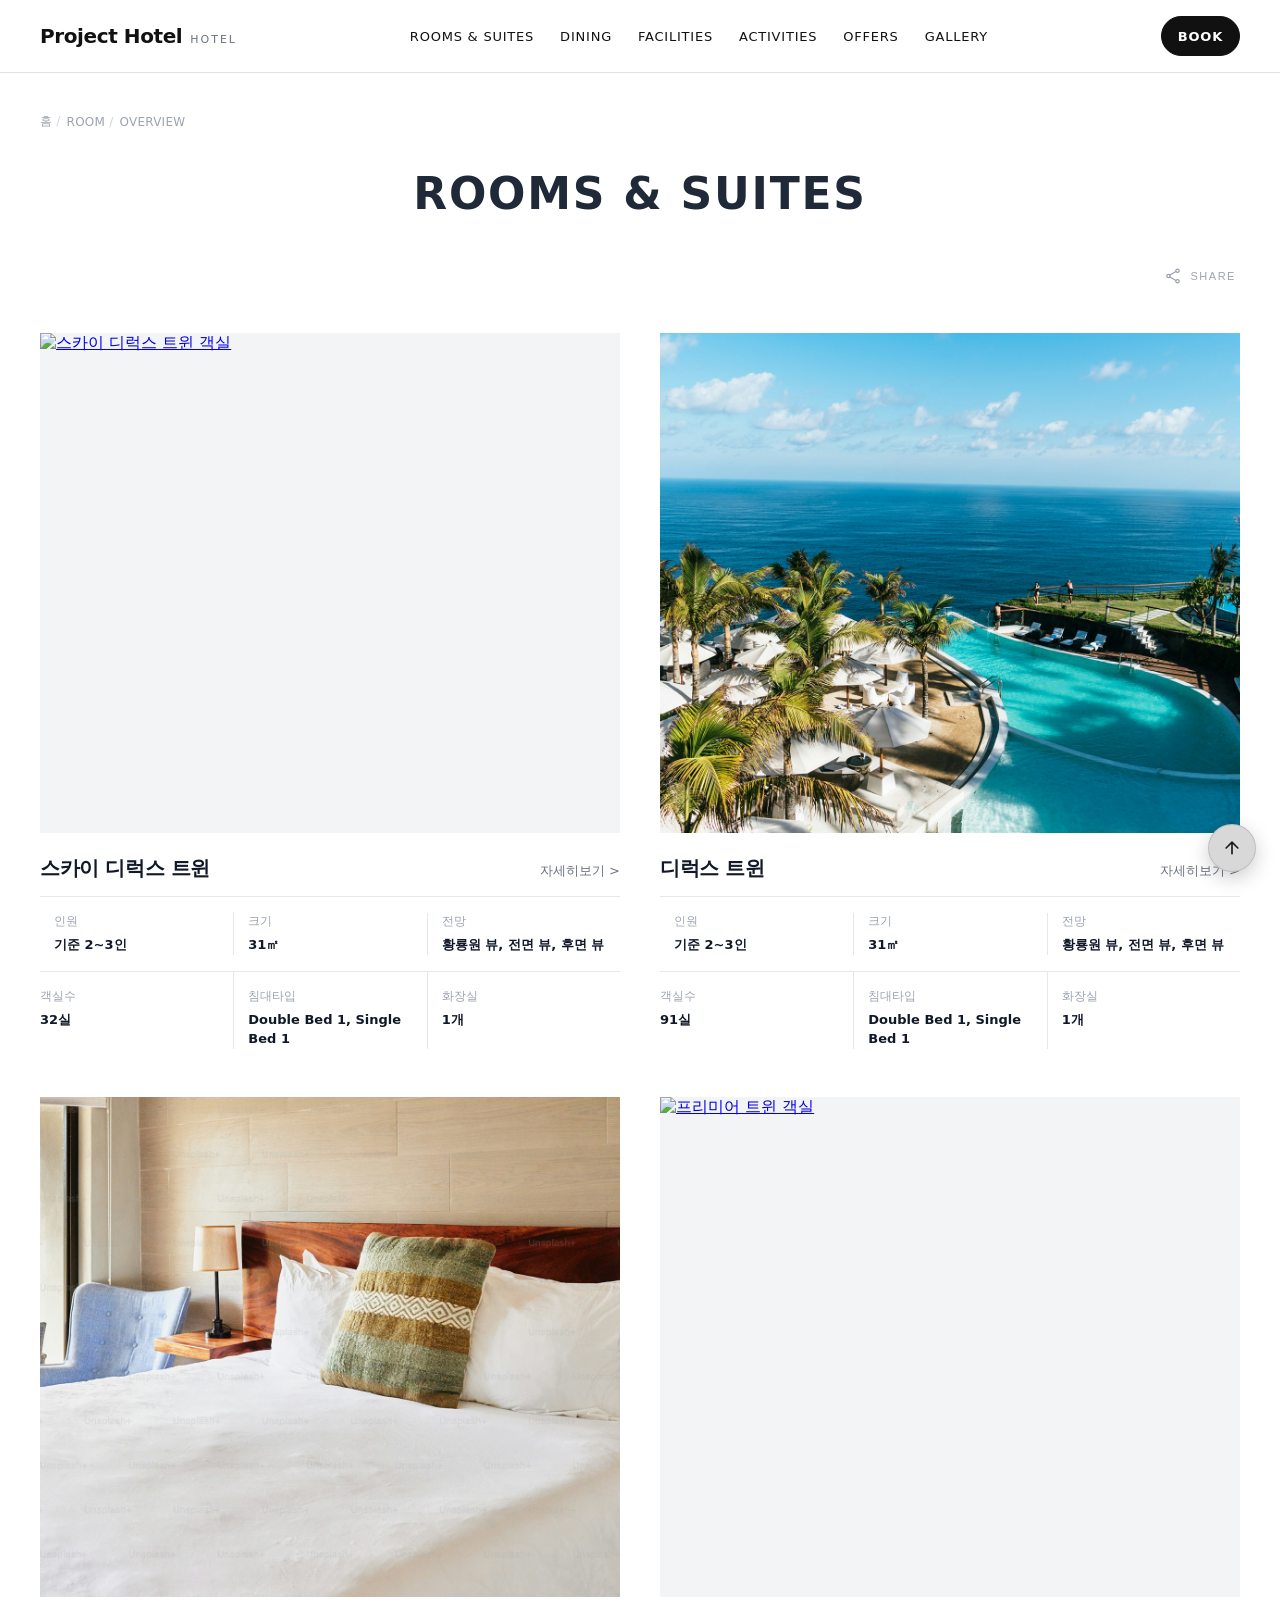
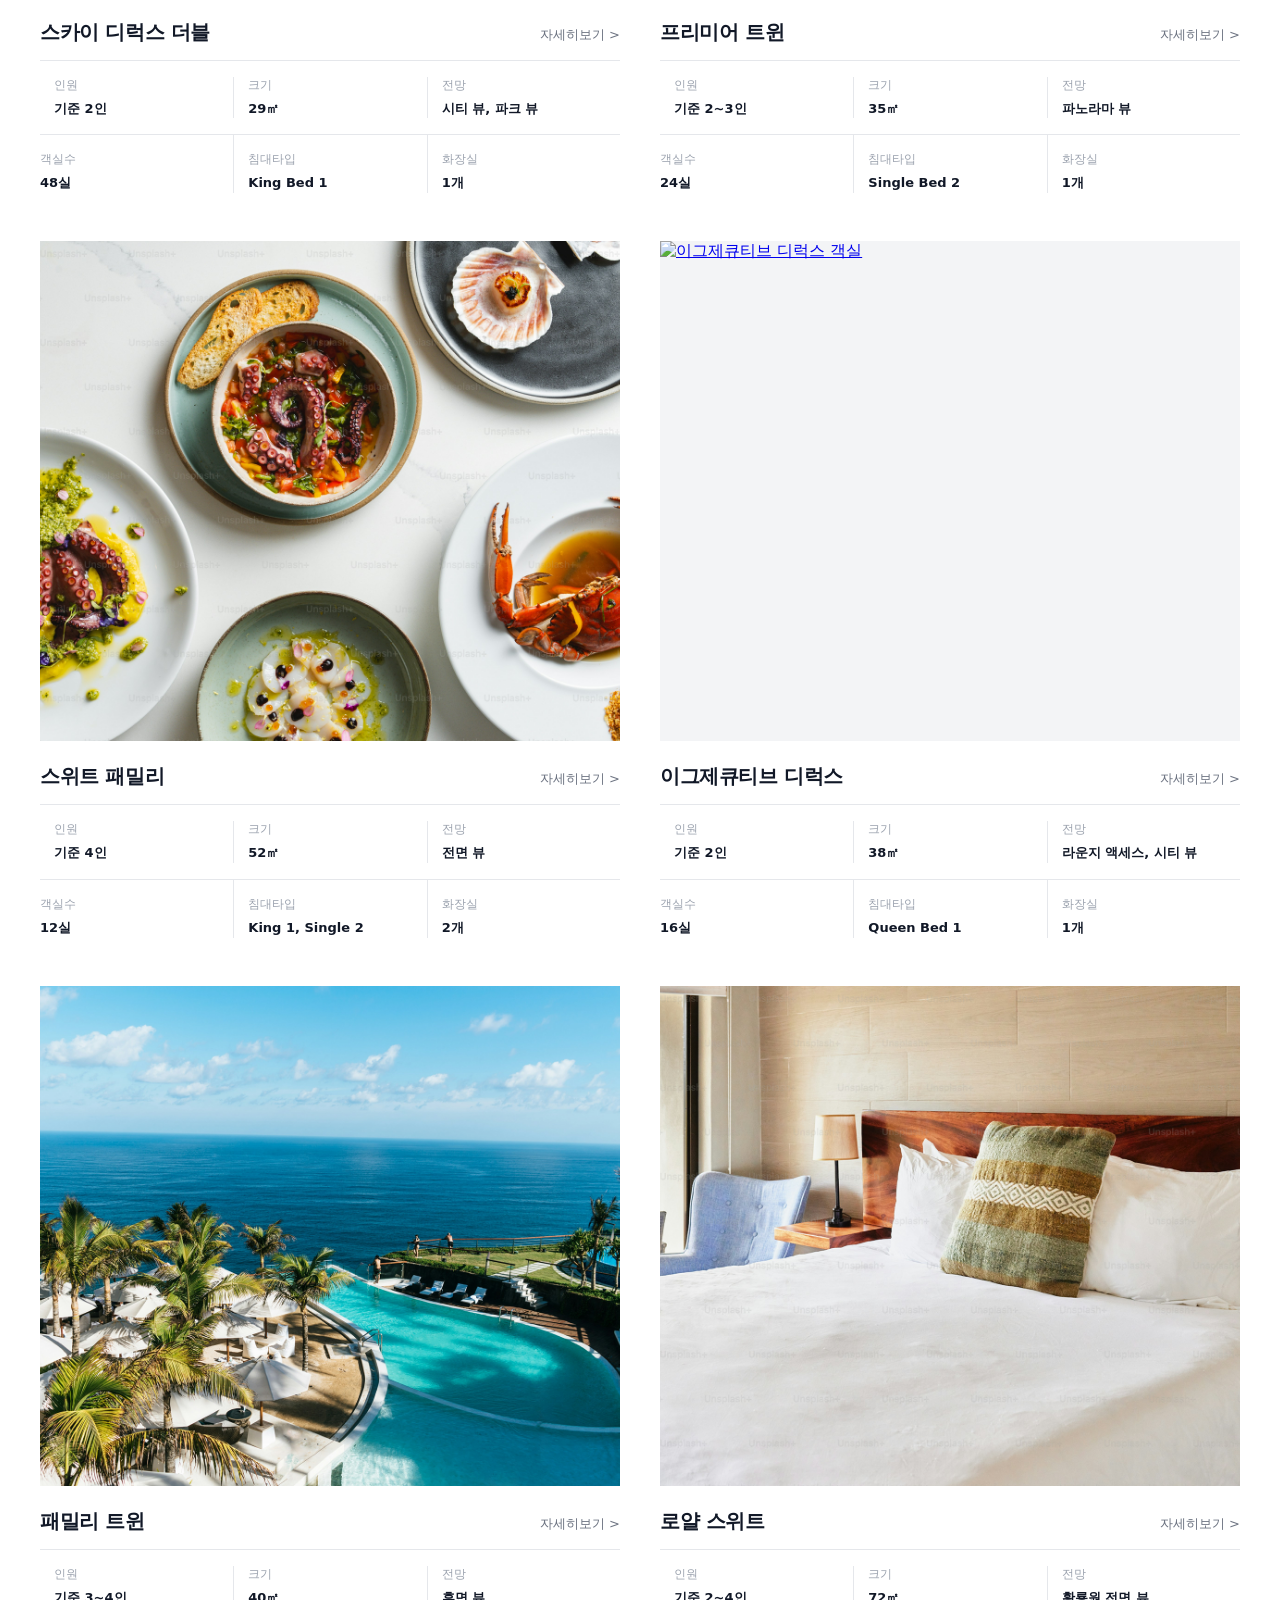
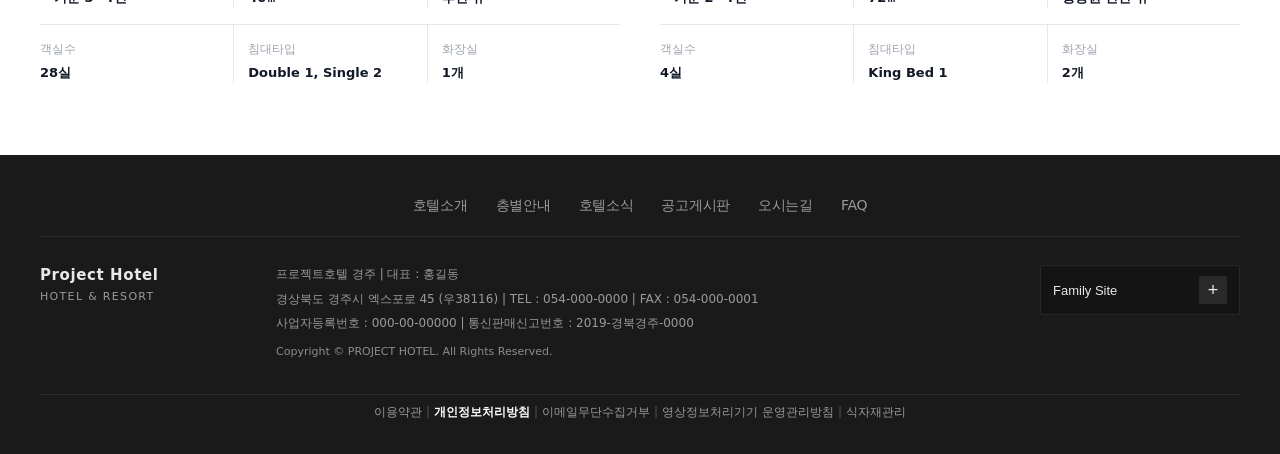
==== sub01.html @ 54063673 "sub-page" ====
<!DOCTYPE html>
<html lang="ko">
<head>
    <meta charset="UTF-8">
    <meta name="viewport" content="width=device-width, initial-scale=1.0">
    <title>ROOMS &amp; SUITES — Project Hotel</title>
    <link rel="stylesheet" href="./css/header.css">
    <link rel="stylesheet" href="./css/footer.css">
    <link rel="stylesheet" href="./css/sub.css">
</head>
<body>
    <header class="site-header" role="banner" data-nav-open="false">
        <div class="mobile-overlay" data-nav-overlay aria-hidden="true"></div>
        <div class="container">
            <div class="header-inner">
                <a class="brand" href="./index.html" aria-label="Project Hotel 홈으로">
                    <span class="brand-title">Project Hotel</span>
                    <span class="brand-sub">Hotel</span>
                </a>

                <nav class="primary-nav" id="primaryNav" aria-label="주요 메뉴">
                    <ul class="nav-list">
                        <li><a class="nav-link" href="./sub01.html">ROOMS &amp; SUITES</a></li>
                        <li><a class="nav-link" href="./sub02.html">DINING</a></li>
                        <li><a class="nav-link" href="./sub03.html">FACILITIES</a></li>
                        <li><a class="nav-link" href="./sub04.html">ACTIVITIES</a></li>
                        <li><a class="nav-link" href="./sub05.html">OFFERS</a></li>
                        <li><a class="nav-link" href="./sub06.html">GALLERY</a></li>
                    </ul>
                </nav>

                <div class="header-actions">
                    <button
                        class="btn btn-ghost nav-toggle"
                        type="button"
                        aria-label="메뉴 열기"
                        aria-controls="primaryNav"
                        aria-expanded="false"
                        data-nav-toggle
                    >
                        <span class="nav-toggle-inner" aria-hidden="true">
                            <span class="nav-toggle-bar"></span>
                            <span class="nav-toggle-bar"></span>
                            <span class="nav-toggle-bar"></span>
                        </span>
                    </button>
                    <a class="btn btn-primary" href="#book">BOOK</a>
                </div>
            </div>
        </div>
    </header>
    <main>
        <section class="sub-visual" aria-labelledby="subVisualTitle">
            <div class="sub-visual-inner">
                <nav class="sub-visual-breadcrumb" aria-label="현재 위치">
                    <ol>
                        <li><a href="./index.html">홈</a></li>
                        <li>ROOM</li>
                        <li>OVERVIEW</li>
                    </ol>
                </nav>
                <h1 id="subVisualTitle" class="sub-visual-title">ROOMS &amp; SUITES</h1>
                <button type="button" class="sub-visual-share" data-share aria-label="페이지 공유">
                    <svg viewBox="0 0 24 24" fill="none" stroke="currentColor" stroke-width="1.75" aria-hidden="true">
                        <circle cx="18" cy="5" r="2.25" />
                        <circle cx="6" cy="12" r="2.25" />
                        <circle cx="18" cy="19" r="2.25" />
                        <path d="M7.7 10.7 15.3 6.3M7.7 13.3l7.6 4.4" stroke-linecap="round" />
                    </svg>
                    <span>SHARE</span>
                </button>
            </div>
        </section>
        <section class="main-content" aria-label="객실 소개">
            <div class="main-content-inner">
                <ul class="room-grid">
                    <li>
                        <article class="room-card">
                            <a class="room-card__media" href="#">
                                <img src="./img/bg02_01.png" width="800" height="500" alt="스카이 디럭스 트윈 객실" />
                            </a>
                            <div class="room-card__head">
                                <h2 class="room-card__title">스카이 디럭스 트윈</h2>
                                <a class="room-card__link" href="#">자세히보기 &gt;</a>
                            </div>
                            <hr class="room-card__rule" />
                            <dl class="room-spec-grid">
                                <div class="room-spec"><dt>인원</dt><dd>기준 2~3인</dd></div>
                                <div class="room-spec"><dt>크기</dt><dd>31㎡</dd></div>
                                <div class="room-spec"><dt>전망</dt><dd>황룡원 뷰, 전면 뷰, 후면 뷰</dd></div>
                                <div class="room-spec"><dt>객실수</dt><dd>32실</dd></div>
                                <div class="room-spec"><dt>침대타입</dt><dd>Double Bed 1, Single Bed 1</dd></div>
                                <div class="room-spec"><dt>화장실</dt><dd>1개</dd></div>
                            </dl>
                        </article>
                    </li>
                    <li>
                        <article class="room-card">
                            <a class="room-card__media" href="#">
                                <img src="./img/bg02_02.png" width="800" height="500" alt="디럭스 트윈 객실" />
                            </a>
                            <div class="room-card__head">
                                <h2 class="room-card__title">디럭스 트윈</h2>
                                <a class="room-card__link" href="#">자세히보기 &gt;</a>
                            </div>
                            <hr class="room-card__rule" />
                            <dl class="room-spec-grid">
                                <div class="room-spec"><dt>인원</dt><dd>기준 2~3인</dd></div>
                                <div class="room-spec"><dt>크기</dt><dd>31㎡</dd></div>
                                <div class="room-spec"><dt>전망</dt><dd>황룡원 뷰, 전면 뷰, 후면 뷰</dd></div>
                                <div class="room-spec"><dt>객실수</dt><dd>91실</dd></div>
                                <div class="room-spec"><dt>침대타입</dt><dd>Double Bed 1, Single Bed 1</dd></div>
                                <div class="room-spec"><dt>화장실</dt><dd>1개</dd></div>
                            </dl>
                        </article>
                    </li>
                    <li>
                        <article class="room-card">
                            <a class="room-card__media" href="#">
                                <img src="./img/bg02_03.png" width="800" height="500" alt="스카이 디럭스 더블 객실" />
                            </a>
                            <div class="room-card__head">
                                <h2 class="room-card__title">스카이 디럭스 더블</h2>
                                <a class="room-card__link" href="#">자세히보기 &gt;</a>
                            </div>
                            <hr class="room-card__rule" />
                            <dl class="room-spec-grid">
                                <div class="room-spec"><dt>인원</dt><dd>기준 2인</dd></div>
                                <div class="room-spec"><dt>크기</dt><dd>29㎡</dd></div>
                                <div class="room-spec"><dt>전망</dt><dd>시티 뷰, 파크 뷰</dd></div>
                                <div class="room-spec"><dt>객실수</dt><dd>48실</dd></div>
                                <div class="room-spec"><dt>침대타입</dt><dd>King Bed 1</dd></div>
                                <div class="room-spec"><dt>화장실</dt><dd>1개</dd></div>
                            </dl>
                        </article>
                    </li>
                    <li>
                        <article class="room-card">
                            <a class="room-card__media" href="#">
                                <img src="./img/bg02_04.png" width="800" height="500" alt="프리미어 트윈 객실" />
                            </a>
                            <div class="room-card__head">
                                <h2 class="room-card__title">프리미어 트윈</h2>
                                <a class="room-card__link" href="#">자세히보기 &gt;</a>
                            </div>
                            <hr class="room-card__rule" />
                            <dl class="room-spec-grid">
                                <div class="room-spec"><dt>인원</dt><dd>기준 2~3인</dd></div>
                                <div class="room-spec"><dt>크기</dt><dd>35㎡</dd></div>
                                <div class="room-spec"><dt>전망</dt><dd>파노라마 뷰</dd></div>
                                <div class="room-spec"><dt>객실수</dt><dd>24실</dd></div>
                                <div class="room-spec"><dt>침대타입</dt><dd>Single Bed 2</dd></div>
                                <div class="room-spec"><dt>화장실</dt><dd>1개</dd></div>
                            </dl>
                        </article>
                    </li>
                    <li>
                        <article class="room-card">
                            <a class="room-card__media" href="#">
                                <img src="./img/bg02_05.png" width="800" height="500" alt="스위트 패밀리 객실" />
                            </a>
                            <div class="room-card__head">
                                <h2 class="room-card__title">스위트 패밀리</h2>
                                <a class="room-card__link" href="#">자세히보기 &gt;</a>
                            </div>
                            <hr class="room-card__rule" />
                            <dl class="room-spec-grid">
                                <div class="room-spec"><dt>인원</dt><dd>기준 4인</dd></div>
                                <div class="room-spec"><dt>크기</dt><dd>52㎡</dd></div>
                                <div class="room-spec"><dt>전망</dt><dd>전면 뷰</dd></div>
                                <div class="room-spec"><dt>객실수</dt><dd>12실</dd></div>
                                <div class="room-spec"><dt>침대타입</dt><dd>King 1, Single 2</dd></div>
                                <div class="room-spec"><dt>화장실</dt><dd>2개</dd></div>
                            </dl>
                        </article>
                    </li>
                    <li>
                        <article class="room-card">
                            <a class="room-card__media" href="#">
                                <img src="./img/bg02_01.png" width="800" height="500" alt="이그제큐티브 디럭스 객실" />
                            </a>
                            <div class="room-card__head">
                                <h2 class="room-card__title">이그제큐티브 디럭스</h2>
                                <a class="room-card__link" href="#">자세히보기 &gt;</a>
                            </div>
                            <hr class="room-card__rule" />
                            <dl class="room-spec-grid">
                                <div class="room-spec"><dt>인원</dt><dd>기준 2인</dd></div>
                                <div class="room-spec"><dt>크기</dt><dd>38㎡</dd></div>
                                <div class="room-spec"><dt>전망</dt><dd>라운지 액세스, 시티 뷰</dd></div>
                                <div class="room-spec"><dt>객실수</dt><dd>16실</dd></div>
                                <div class="room-spec"><dt>침대타입</dt><dd>Queen Bed 1</dd></div>
                                <div class="room-spec"><dt>화장실</dt><dd>1개</dd></div>
                            </dl>
                        </article>
                    </li>
                    <li>
                        <article class="room-card">
                            <a class="room-card__media" href="#">
                                <img src="./img/bg02_02.png" width="800" height="500" alt="패밀리 트윈 객실" />
                            </a>
                            <div class="room-card__head">
                                <h2 class="room-card__title">패밀리 트윈</h2>
                                <a class="room-card__link" href="#">자세히보기 &gt;</a>
                            </div>
                            <hr class="room-card__rule" />
                            <dl class="room-spec-grid">
                                <div class="room-spec"><dt>인원</dt><dd>기준 3~4인</dd></div>
                                <div class="room-spec"><dt>크기</dt><dd>40㎡</dd></div>
                                <div class="room-spec"><dt>전망</dt><dd>후면 뷰</dd></div>
                                <div class="room-spec"><dt>객실수</dt><dd>28실</dd></div>
                                <div class="room-spec"><dt>침대타입</dt><dd>Double 1, Single 2</dd></div>
                                <div class="room-spec"><dt>화장실</dt><dd>1개</dd></div>
                            </dl>
                        </article>
                    </li>
                    <li>
                        <article class="room-card">
                            <a class="room-card__media" href="#">
                                <img src="./img/bg02_03.png" width="800" height="500" alt="로얄 스위트 객실" />
                            </a>
                            <div class="room-card__head">
                                <h2 class="room-card__title">로얄 스위트</h2>
                                <a class="room-card__link" href="#">자세히보기 &gt;</a>
                            </div>
                            <hr class="room-card__rule" />
                            <dl class="room-spec-grid">
                                <div class="room-spec"><dt>인원</dt><dd>기준 2~4인</dd></div>
                                <div class="room-spec"><dt>크기</dt><dd>72㎡</dd></div>
                                <div class="room-spec"><dt>전망</dt><dd>황룡원 전면 뷰</dd></div>
                                <div class="room-spec"><dt>객실수</dt><dd>4실</dd></div>
                                <div class="room-spec"><dt>침대타입</dt><dd>King Bed 1</dd></div>
                                <div class="room-spec"><dt>화장실</dt><dd>2개</dd></div>
                            </dl>
                        </article>
                    </li>
                </ul>
            </div>
        </section>
    </main>
    <footer class="site-footer" role="contentinfo">
        <div id="book" class="footer-book-anchor" aria-hidden="true"></div>
        <div class="footer-inner">
            <nav class="footer-top-nav" aria-label="푸터 안내 링크">
                <ul class="footer-top-list">
                    <li><a href="#">호텔소개</a></li>
                    <li><a href="#">층별안내</a></li>
                    <li><a href="#">호텔소식</a></li>
                    <li><a href="#">공고게시판</a></li>
                    <li><a href="#">오시는길</a></li>
                    <li><a href="#">FAQ</a></li>
                </ul>
            </nav>

            <hr class="footer-divider" />

            <div class="footer-main">
                <p class="footer-logo">
                    Project Hotel
                    <span>Hotel &amp; Resort</span>
                </p>
                <div class="footer-info">
                    <p>프로젝트호텔 경주 | 대표 : 홍길동</p>
                    <p>경상북도 경주시 엑스포로 45 (우38116) | TEL : 054-000-0000 | FAX : 054-000-0001</p>
                    <p>사업자등록번호 : 000-00-00000 | 통신판매신고번호 : 2019-경북경주-0000</p>
                    <p class="footer-copy">Copyright © PROJECT HOTEL. All Rights Reserved.</p>
                </div>
                <div class="footer-family" data-family-site>
                    <button
                        type="button"
                        class="footer-family-toggle"
                        data-family-toggle
                        aria-expanded="false"
                        aria-haspopup="true"
                        aria-controls="footerFamilyList"
                    >
                        Family Site
                        <span class="footer-family-icon" aria-hidden="true">+</span>
                    </button>
                    <ul id="footerFamilyList" class="footer-family-list" data-family-list hidden>
                        <li><a href="#" target="_blank" rel="noopener noreferrer">그룹 공식 사이트</a></li>
                        <li><a href="#" target="_blank" rel="noopener noreferrer">제휴 리조트</a></li>
                        <li><a href="#" target="_blank" rel="noopener noreferrer">멤버십 프로그램</a></li>
                    </ul>
                </div>
            </div>

            <nav class="footer-legal" aria-label="법적 고지">
                <a href="#">이용약관</a>
                <span class="footer-legal-sep" aria-hidden="true">|</span>
                <a href="#" class="is-emphasis">개인정보처리방침</a>
                <span class="footer-legal-sep" aria-hidden="true">|</span>
                <a href="#">이메일무단수집거부</a>
                <span class="footer-legal-sep" aria-hidden="true">|</span>
                <a href="#">영상정보처리기기 운영관리방침</a>
                <span class="footer-legal-sep" aria-hidden="true">|</span>
                <a href="#">식자재관리</a>
            </nav>
        </div>

        <button type="button" class="footer-back-top" data-back-top aria-label="맨 위로">
            <svg viewBox="0 0 24 24" fill="none" stroke="currentColor" stroke-width="2" aria-hidden="true">
                <path d="M12 19V5M5 12l7-7 7 7" stroke-linecap="round" stroke-linejoin="round" />
            </svg>
        </button>
    </footer>
    <script src="./js/header.js" defer></script>
    <script src="./js/sections.js" defer></script>
    <script src="./js/footer.js" defer></script>
    <script src="./js/sub.js" defer></script>
</body>
</html>
---- css/header.css ----
:root {
  --container-max: 1200px;
  --header-height: 72px;
  --text: #111;
  --muted: #6b7280;
  --border: rgba(17, 17, 17, 0.12);
  --bg: #fff;
}

* {
  box-sizing: border-box;
}

body {
  margin: 0;
  font-family: system-ui, -apple-system, Segoe UI, Roboto, "Noto Sans KR", Arial, "Apple SD Gothic Neo",
    "Malgun Gothic", sans-serif;
  color: var(--text);
  background: var(--bg);
}

.container {
  width: min(var(--container-max), calc(100% - 48px));
  margin-inline: auto;
}

.site-header {
  position: sticky;
  top: 0;
  z-index: 50;
  background: var(--bg);
  border-bottom: 1px solid var(--border);
}

.header-inner {
  height: var(--header-height);
  display: flex;
  align-items: center;
  justify-content: space-between;
  gap: 16px;
}

.brand {
  display: inline-flex;
  align-items: baseline;
  gap: 8px;
  text-decoration: none;
  color: inherit;
  white-space: nowrap;
}

.brand-title {
  font-size: 20px;
  font-weight: 750;
  letter-spacing: -0.02em;
}

.brand-sub {
  font-size: 11px;
  color: var(--muted);
  letter-spacing: 0.18em;
  text-transform: uppercase;
}

.primary-nav {
  flex: 1;
  display: flex;
  justify-content: center;
}

.nav-list {
  list-style: none;
  padding: 0;
  margin: 0;
  display: flex;
  align-items: center;
  gap: 22px;
  flex-wrap: wrap;
  justify-content: center;
}

.nav-link {
  display: inline-block;
  padding: 10px 2px;
  text-decoration: none;
  color: inherit;
  font-size: 13px;
  letter-spacing: 0.06em;
  text-transform: uppercase;
}

.nav-link:hover,
.nav-link:focus-visible {
  text-decoration: underline;
  text-underline-offset: 5px;
}

.header-actions {
  display: flex;
  align-items: center;
  gap: 10px;
  white-space: nowrap;
}

.btn {
  display: inline-flex;
  align-items: center;
  justify-content: center;
  height: 40px;
  padding: 0 16px;
  border-radius: 999px;
  border: 1px solid rgba(17, 17, 17, 0.18);
  background: transparent;
  color: inherit;
  text-decoration: none;
  font-size: 13px;
  font-weight: 650;
  letter-spacing: 0.06em;
  text-transform: uppercase;
}

.btn-primary {
  background: #111;
  color: #fff;
  border-color: #111;
}

.btn-primary:hover,
.btn-primary:focus-visible {
  filter: brightness(1.08);
}

.btn-ghost {
  border-color: rgba(17, 17, 17, 0.18);
  background: transparent;
}

/* Desktop tighten */
@media (max-width: 860px) {
  .nav-list {
    gap: 14px;
  }

  .nav-link {
    font-size: 12px;
  }
}

/* Mobile hamburger */
.nav-toggle {
  display: none;
  width: 44px;
  padding: 0;
  border-radius: 999px;
}

.nav-toggle-inner {
  width: 18px;
  height: 12px;
  display: grid;
  align-content: space-between;
}

.nav-toggle-bar {
  height: 2px;
  border-radius: 999px;
  background: currentColor;
}

.mobile-overlay {
  position: fixed;
  inset: 0;
  background: rgba(0, 0, 0, 0.28);
  opacity: 0;
  pointer-events: none;
  transition: opacity 160ms ease;
}

/* Full-page sections */
.hero-sections {
  scroll-snap-type: y mandatory;
}

.hero-section {
  position: relative;
  min-height: calc(100vh - var(--header-height));
  display: flex;
  align-items: center;
  justify-content: center;
  color: #fff;
  background-size: cover;
  background-position: center;
  background-repeat: no-repeat;
  scroll-snap-align: start;
  scroll-margin-top: var(--header-height);
  isolation: isolate;
}

.hero-section-1 {
  background-image: url("../img/bg02_01.png");
}

.hero-section-2 {
  background-image: url("../img/bg02_02.png");
}

.hero-section-dining {
  background-image: url("../img/bg02_05.png");
}

.hero-section-3 {
  background-image: url("../img/bg02_03.png");
}

.hero-section-4 {
  background-image: url("../img/bg02_04.png");
}

.hero-overlay {
  position: absolute;
  inset: 0;
  z-index: -1;
  background: radial-gradient(ellipse at center, rgba(0, 0, 0, 0.35) 0%, rgba(0, 0, 0, 0.55) 100%);
}

.hero-content {
  width: 100%;
  padding: clamp(24px, 5vh, 48px) 0;
  text-align: center;
  display: flex;
  flex-direction: column;
  align-items: center;
}

.hero-kicker {
  margin: 0 0 10px;
  font-size: 12px;
  letter-spacing: 0.16em;
  text-transform: uppercase;
  opacity: 0.92;
}

.hero-title {
  margin: 0;
  font-size: clamp(30px, 6vw, 64px);
  line-height: 1.05;
  letter-spacing: 0.02em;
}

.hero-description {
  margin: 16px auto 26px;
  max-width: 560px;
  font-size: clamp(14px, 1.8vw, 18px);
  line-height: 1.6;
  color: rgba(255, 255, 255, 0.92);
}

/* 섹션 진입 시 텍스트 애니메이션 */
.hero-section:not(.is-inview) .hero-content > * {
  opacity: 0;
  transform: translateY(36px);
  filter: blur(8px);
}

.hero-section.is-inview .hero-content > * {
  animation: heroContentReveal 0.88s cubic-bezier(0.22, 1, 0.36, 1) forwards;
}

.hero-section.is-inview .hero-content > *:nth-child(1) {
  animation-delay: 0.06s;
}

.hero-section.is-inview .hero-content > *:nth-child(2) {
  animation-delay: 0.18s;
}

.hero-section.is-inview .hero-content > *:nth-child(3) {
  animation-delay: 0.3s;
}

.hero-section.is-inview .hero-content > *:nth-child(4) {
  animation-delay: 0.42s;
}

@keyframes heroContentReveal {
  to {
    opacity: 1;
    transform: translateY(0);
    filter: blur(0);
  }
}

/* 첫 섹션 타이틀 추가 연출 (nth-child 규칙보다 구체적으로 덮어씀) */
.hero-section-1.is-inview .hero-content .hero-title {
  animation:
    heroContentReveal 0.88s cubic-bezier(0.22, 1, 0.36, 1) 0.18s forwards,
    welcomeTitleGlow 2.4s ease-out 0.35s forwards;
}

@keyframes welcomeTitleGlow {
  0% {
    text-shadow: 0 0 0 rgba(255, 240, 200, 0);
  }

  100% {
    text-shadow:
      0 0 28px rgba(255, 230, 190, 0.45),
      0 0 64px rgba(255, 200, 140, 0.22);
  }
}

@media (prefers-reduced-motion: reduce) {
  .hero-section:not(.is-inview) .hero-content > *,
  .hero-section.is-inview .hero-content > * {
    animation: none;
    opacity: 1;
    transform: none;
    filter: none;
  }

  .hero-section-1.is-inview .hero-content .hero-title {
    animation: none;
    text-shadow: none;
  }
}

/* 모바일에서는 중앙 nav를 드롭다운으로 */
@media (max-width: 768px) {
  .header-inner {
    justify-content: space-between;
  }

  .primary-nav {
    position: absolute;
    left: 0;
    right: 0;
    top: 100%;
    background: var(--bg);
    border-bottom: 1px solid var(--border);
    transform: translateY(-8px);
    opacity: 0;
    pointer-events: none;
    transition: transform 180ms ease, opacity 180ms ease;
  }

  .nav-list {
    width: min(var(--container-max), calc(100% - 48px));
    margin: 0 auto;
    padding: 12px 0 18px;
    flex-direction: column;
    align-items: flex-start;
    gap: 6px;
  }

  .nav-link {
    width: 100%;
    padding: 12px 2px;
    font-size: 13px;
    letter-spacing: 0.04em;
  }

  .nav-toggle {
    display: inline-flex;
    align-items: center;
    justify-content: center;
  }

  /* 모바일에서는 BOOK은 유지하되, 버튼과 햄버거 둘 다 보이게 */
  .header-actions {
    gap: 8px;
  }

  .site-header[data-nav-open="true"] .primary-nav {
    transform: translateY(0);
    opacity: 1;
    pointer-events: auto;
  }

  .site-header[data-nav-open="true"] .mobile-overlay {
    opacity: 1;
    pointer-events: auto;
  }

  /* 햄버거 -> X 간단 변형 */
  .site-header[data-nav-open="true"] .nav-toggle-inner {
    position: relative;
    height: 18px;
  }

  .site-header[data-nav-open="true"] .nav-toggle-bar:nth-child(1) {
    position: absolute;
    top: 50%;
    left: 0;
    right: 0;
    transform: translateY(-50%) rotate(45deg);
  }

  .site-header[data-nav-open="true"] .nav-toggle-bar:nth-child(2) {
    opacity: 0;
  }

  .site-header[data-nav-open="true"] .nav-toggle-bar:nth-child(3) {
    position: absolute;
    top: 50%;
    left: 0;
    right: 0;
    transform: translateY(-50%) rotate(-45deg);
  }

  .hero-section {
    min-height: calc(100dvh - var(--header-height));
    align-items: center;
    justify-content: center;
  }

  .hero-content {
    padding: clamp(20px, 4vh, 40px) 0;
  }

  .hero-description {
    max-width: 100%;
    margin: 14px auto 22px;
  }
}
---- css/footer.css ----
/* Site footer — dark reference layout */
.site-footer {
  --footer-bg: #1a1a1a;
  --footer-text: #9a9a9a;
  --footer-text-bright: #e8e8e8;
  --footer-border: rgba(255, 255, 255, 0.08);
  --footer-max: 1200px;
  position: relative;
  background: var(--footer-bg);
  color: var(--footer-text);
  font-size: 13px;
  line-height: 1.55;
  padding: 40px 0 32px;
}

.site-footer a {
  color: inherit;
  text-decoration: none;
}

.site-footer a:hover,
.site-footer a:focus-visible {
  color: var(--footer-text-bright);
  text-decoration: underline;
  text-underline-offset: 3px;
}

.footer-book-anchor {
  scroll-margin-top: var(--header-height, 72px);
}

.footer-inner {
  width: min(var(--footer-max), calc(100% - 48px));
  margin-inline: auto;
}

/* 상단 푸터 내비 */
.footer-top-nav {
  padding-bottom: 20px;
}

.footer-top-list {
  list-style: none;
  margin: 0;
  padding: 0;
  display: flex;
  flex-wrap: wrap;
  justify-content: center;
  gap: 10px 28px;
}

.footer-top-list a {
  font-size: 14px;
  letter-spacing: -0.02em;
}

.footer-divider {
  border: 0;
  height: 1px;
  margin: 0 0 28px;
  background: var(--footer-border);
}

/* 메인 그리드: 로고 | 정보 | 패밀리 */
.footer-main {
  display: grid;
  grid-template-columns: minmax(140px, 200px) 1fr auto;
  gap: 28px 36px;
  align-items: start;
  padding-bottom: 28px;
}

.footer-logo {
  margin: 0;
  font-size: 15px;
  font-weight: 700;
  letter-spacing: 0.04em;
  color: var(--footer-text-bright);
  line-height: 1.35;
}

.footer-logo span {
  display: block;
  font-size: 11px;
  font-weight: 500;
  letter-spacing: 0.12em;
  text-transform: uppercase;
  color: var(--footer-text);
  margin-top: 4px;
}

.footer-info {
  font-size: 12px;
  color: var(--footer-text);
}

.footer-info p {
  margin: 0 0 6px;
}

.footer-copy {
  margin-top: 10px !important;
  font-size: 11px;
  opacity: 0.9;
}

/* Family Site */
.footer-family {
  position: relative;
  min-width: 200px;
}

.footer-family-toggle {
  width: 100%;
  display: flex;
  align-items: center;
  justify-content: space-between;
  gap: 12px;
  padding: 10px 12px;
  border: 1px solid var(--footer-border);
  border-radius: 2px;
  background: #141414;
  color: var(--footer-text-bright);
  font-size: 13px;
  cursor: pointer;
  text-align: left;
}

.footer-family-toggle:hover,
.footer-family-toggle:focus-visible {
  border-color: rgba(255, 255, 255, 0.18);
  outline: none;
}

.footer-family-icon {
  flex: 0 0 28px;
  height: 28px;
  display: grid;
  place-items: center;
  background: #2a2a2a;
  color: var(--footer-text-bright);
  font-size: 18px;
  font-weight: 300;
  line-height: 1;
  border-radius: 2px;
  transition: transform 0.2s ease;
}

.footer-family[data-open="true"] .footer-family-icon {
  transform: rotate(45deg);
}

.footer-family-list {
  position: absolute;
  right: 0;
  left: 0;
  top: calc(100% + 6px);
  margin: 0;
  padding: 6px 0;
  list-style: none;
  background: #222;
  border: 1px solid var(--footer-border);
  border-radius: 2px;
  box-shadow: 0 10px 28px rgba(0, 0, 0, 0.45);
  z-index: 20;
}

.footer-family-list[hidden] {
  display: none;
}

.footer-family-list a {
  display: block;
  padding: 10px 14px;
  font-size: 12px;
}

.footer-family-list a:hover,
.footer-family-list a:focus-visible {
  background: rgba(255, 255, 255, 0.06);
}

/* 하단 법적 링크 */
.footer-legal {
  display: flex;
  flex-wrap: wrap;
  align-items: center;
  justify-content: center;
  gap: 6px 4px;
  padding-top: 8px;
  border-top: 1px solid var(--footer-border);
  font-size: 12px;
}

.footer-legal-sep {
  color: rgba(255, 255, 255, 0.25);
  user-select: none;
}

.footer-legal a.is-emphasis {
  color: #fff;
  font-weight: 600;
}

.footer-legal a.is-emphasis:hover,
.footer-legal a.is-emphasis:focus-visible {
  color: #fff;
}

/* 맨 위로 */
.footer-back-top {
  position: fixed;
  right: 24px;
  bottom: 28px;
  z-index: 40;
  width: 48px;
  height: 48px;
  border-radius: 50%;
  border: 1px solid rgba(0, 0, 0, 0.12);
  background: #d8d8d8;
  color: #1a1a1a;
  cursor: pointer;
  display: grid;
  place-items: center;
  box-shadow: 0 6px 20px rgba(0, 0, 0, 0.2);
  transition: transform 0.15s ease, background 0.15s ease;
}

.footer-back-top:hover,
.footer-back-top:focus-visible {
  background: #eaeaea;
  transform: translateY(-2px);
  outline: none;
}

.footer-back-top svg {
  width: 20px;
  height: 20px;
}

@media (max-width: 900px) {
  .footer-main {
    grid-template-columns: 1fr;
  }

  .footer-family {
    min-width: 100%;
    max-width: 320px;
  }
}

@media (prefers-reduced-motion: reduce) {
  .footer-back-top {
    transition: none;
  }

  .footer-back-top:hover,
  .footer-back-top:focus-visible {
    transform: none;
  }
}
---- css/sub.css ----
/* Sub page — sub visual (breadcrumb + title + share) */
.sub-visual {
  background: #fff;
  color: #111;
}

.sub-visual-inner {
  width: min(1200px, calc(100% - 48px));
  margin-inline: auto;
  display: grid;
  grid-template-rows: auto 1fr auto;
  align-items: center;
  min-height: clamp(220px, 28vh, 320px);
  padding: 40px 0 32px;
}

.sub-visual-breadcrumb {
  justify-self: start;
  align-self: start;
}

.sub-visual-breadcrumb ol {
  display: flex;
  flex-wrap: wrap;
  align-items: center;
  gap: 0 6px;
  margin: 0;
  padding: 0;
  list-style: none;
  font-size: 12px;
  letter-spacing: 0.02em;
  color: #9ca3af;
}

.sub-visual-breadcrumb a {
  color: inherit;
  text-decoration: none;
}

.sub-visual-breadcrumb a:hover,
.sub-visual-breadcrumb a:focus-visible {
  color: #4b5563;
  text-decoration: underline;
  text-underline-offset: 3px;
}

.sub-visual-breadcrumb li:not(:last-child)::after {
  content: " / ";
  color: #d1d5db;
}

.sub-visual-title {
  grid-row: 2;
  justify-self: center;
  align-self: center;
  margin: 0;
  text-align: center;
  font-size: clamp(28px, 4.2vw, 44px);
  font-weight: 700;
  letter-spacing: 0.04em;
  line-height: 1.15;
  color: #1f2937;
}

.sub-visual-share {
  grid-row: 3;
  justify-self: end;
  align-self: end;
  display: inline-flex;
  align-items: center;
  gap: 8px;
  padding: 8px 4px;
  border: 0;
  background: transparent;
  cursor: pointer;
  font-size: 11px;
  font-weight: 500;
  letter-spacing: 0.14em;
  text-transform: uppercase;
  color: #9ca3af;
}

.sub-visual-share:hover,
.sub-visual-share:focus-visible {
  color: #6b7280;
  outline: none;
}

.sub-visual-share svg {
  width: 18px;
  height: 18px;
}

@media (max-width: 600px) {
  .sub-visual-inner {
    min-height: 200px;
    padding: 28px 0 24px;
  }

  .sub-visual-title {
    font-size: clamp(22px, 6vw, 32px);
  }
}

/* Main — room cards (2 columns) */
.main-content {
  background: #fff;
  padding: 0 0 72px;
}

.main-content-inner {
  width: min(1200px, calc(100% - 48px));
  margin-inline: auto;
  padding-top: 8px;
}

.room-grid {
  list-style: none;
  margin: 0;
  padding: 0;
  display: grid;
  grid-template-columns: repeat(2, minmax(0, 1fr));
  gap: 48px 40px;
}

.room-card {
  margin: 0;
}

.room-card__media {
  display: block;
  overflow: hidden;
  background: #f3f4f6;
}

.room-card__media img {
  width: 100%;
  aspect-ratio: 16 / 10;
  object-fit: cover;
  display: block;
  transition: transform 0.45s ease;
}

.room-card__media:hover img,
.room-card__media:focus-visible img {
  transform: scale(1.03);
}

.room-card__media:focus-visible {
  outline: 2px solid #111;
  outline-offset: 2px;
}

.room-card__head {
  display: flex;
  align-items: baseline;
  justify-content: space-between;
  gap: 16px;
  padding: 22px 0 14px;
}

.room-card__title {
  margin: 0;
  font-size: clamp(17px, 2vw, 20px);
  font-weight: 700;
  letter-spacing: -0.02em;
  color: #111827;
}

.room-card__link {
  flex-shrink: 0;
  font-size: 13px;
  color: #6b7280;
  text-decoration: none;
  white-space: nowrap;
}

.room-card__link:hover,
.room-card__link:focus-visible {
  color: #111827;
  text-decoration: underline;
  text-underline-offset: 3px;
}

.room-card__rule {
  border: 0;
  height: 1px;
  margin: 0 0 16px;
  background: #e5e7eb;
}

.room-spec-grid {
  display: grid;
  grid-template-columns: repeat(3, minmax(0, 1fr));
  gap: 16px 0;
  margin: 0;
}

.room-spec {
  margin: 0;
  padding: 0 14px;
  min-width: 0;
}

.room-spec:not(:nth-child(3n + 1)) {
  border-left: 1px solid #e5e7eb;
}

.room-spec:nth-child(n + 4) {
  padding-top: 16px;
  border-top: 1px solid #e5e7eb;
}

.room-spec:nth-child(3n + 1):nth-child(n + 4) {
  border-left: 0;
  padding-left: 0;
}

.room-spec dt {
  margin: 0 0 6px;
  font-size: 12px;
  font-weight: 500;
  color: #9ca3af;
}

.room-spec dd {
  margin: 0;
  font-size: 13px;
  font-weight: 600;
  color: #111827;
  line-height: 1.45;
  word-break: keep-all;
}

@media (max-width: 768px) {
  .room-grid {
    grid-template-columns: 1fr;
    gap: 40px;
  }
}

@media (max-width: 520px) {
  .room-spec-grid {
    grid-template-columns: 1fr;
  }

  .room-spec {
    padding: 12px 0 !important;
    border-left: 0 !important;
  }

  .room-spec:not(:first-child) {
    border-top: 1px solid #e5e7eb;
  }

  .room-spec:nth-child(n + 4) {
    padding-top: 12px;
    border-top: 1px solid #e5e7eb;
  }
}

@media (prefers-reduced-motion: reduce) {
  .room-card__media img {
    transition: none;
  }

  .room-card__media:hover img,
  .room-card__media:focus-visible img {
    transform: none;
  }
}

/* Gallery (sub06) */
.gallery-grid {
  list-style: none;
  margin: 0;
  padding: 0;
  display: grid;
  grid-template-columns: repeat(2, minmax(0, 1fr));
  gap: 32px 28px;
}

.gallery-grid > li {
  margin: 0;
}

.gallery-card {
  margin: 0;
}

.gallery-card a {
  display: block;
  overflow: hidden;
  background: #f3f4f6;
  color: inherit;
  text-decoration: none;
}

.gallery-card a:focus-visible {
  outline: 2px solid #111;
  outline-offset: 2px;
}

.gallery-card img {
  width: 100%;
  aspect-ratio: 4 / 3;
  object-fit: cover;
  display: block;
  transition: transform 0.45s ease;
}

.gallery-card a:hover img,
.gallery-card a:focus-visible img {
  transform: scale(1.03);
}

.gallery-card figcaption {
  padding: 14px 8px 0;
  text-align: center;
  font-size: 14px;
  font-weight: 600;
  letter-spacing: -0.02em;
  color: #111827;
}

@media (max-width: 768px) {
  .gallery-grid {
    grid-template-columns: 1fr;
  }
}

@media (prefers-reduced-motion: reduce) {
  .gallery-card img {
    transition: none;
  }

  .gallery-card a:hover img,
  .gallery-card a:focus-visible img {
    transform: none;
  }
}

/* DINING (sub02) — 간단 메타 + 예약 링크 */
.main-content--dining .room-card__head {
  min-height: 2.25rem;
}

.room-card__link--reserve {
  font-size: 13px;
  color: #6b7280;
}

.room-card__link--reserve:hover,
.room-card__link--reserve:focus-visible {
  color: #111827;
}

.dining-meta {
  display: flex;
  flex-direction: column;
  gap: 10px;
  padding-top: 2px;
  font-size: 13px;
  line-height: 1.45;
  color: #4b5563;
}

.dining-meta__row {
  display: flex;
  align-items: flex-start;
  gap: 10px;
  margin: 0;
}

.dining-meta__icon {
  flex-shrink: 0;
  width: 18px;
  height: 18px;
  margin-top: 1px;
  color: #9ca3af;
}
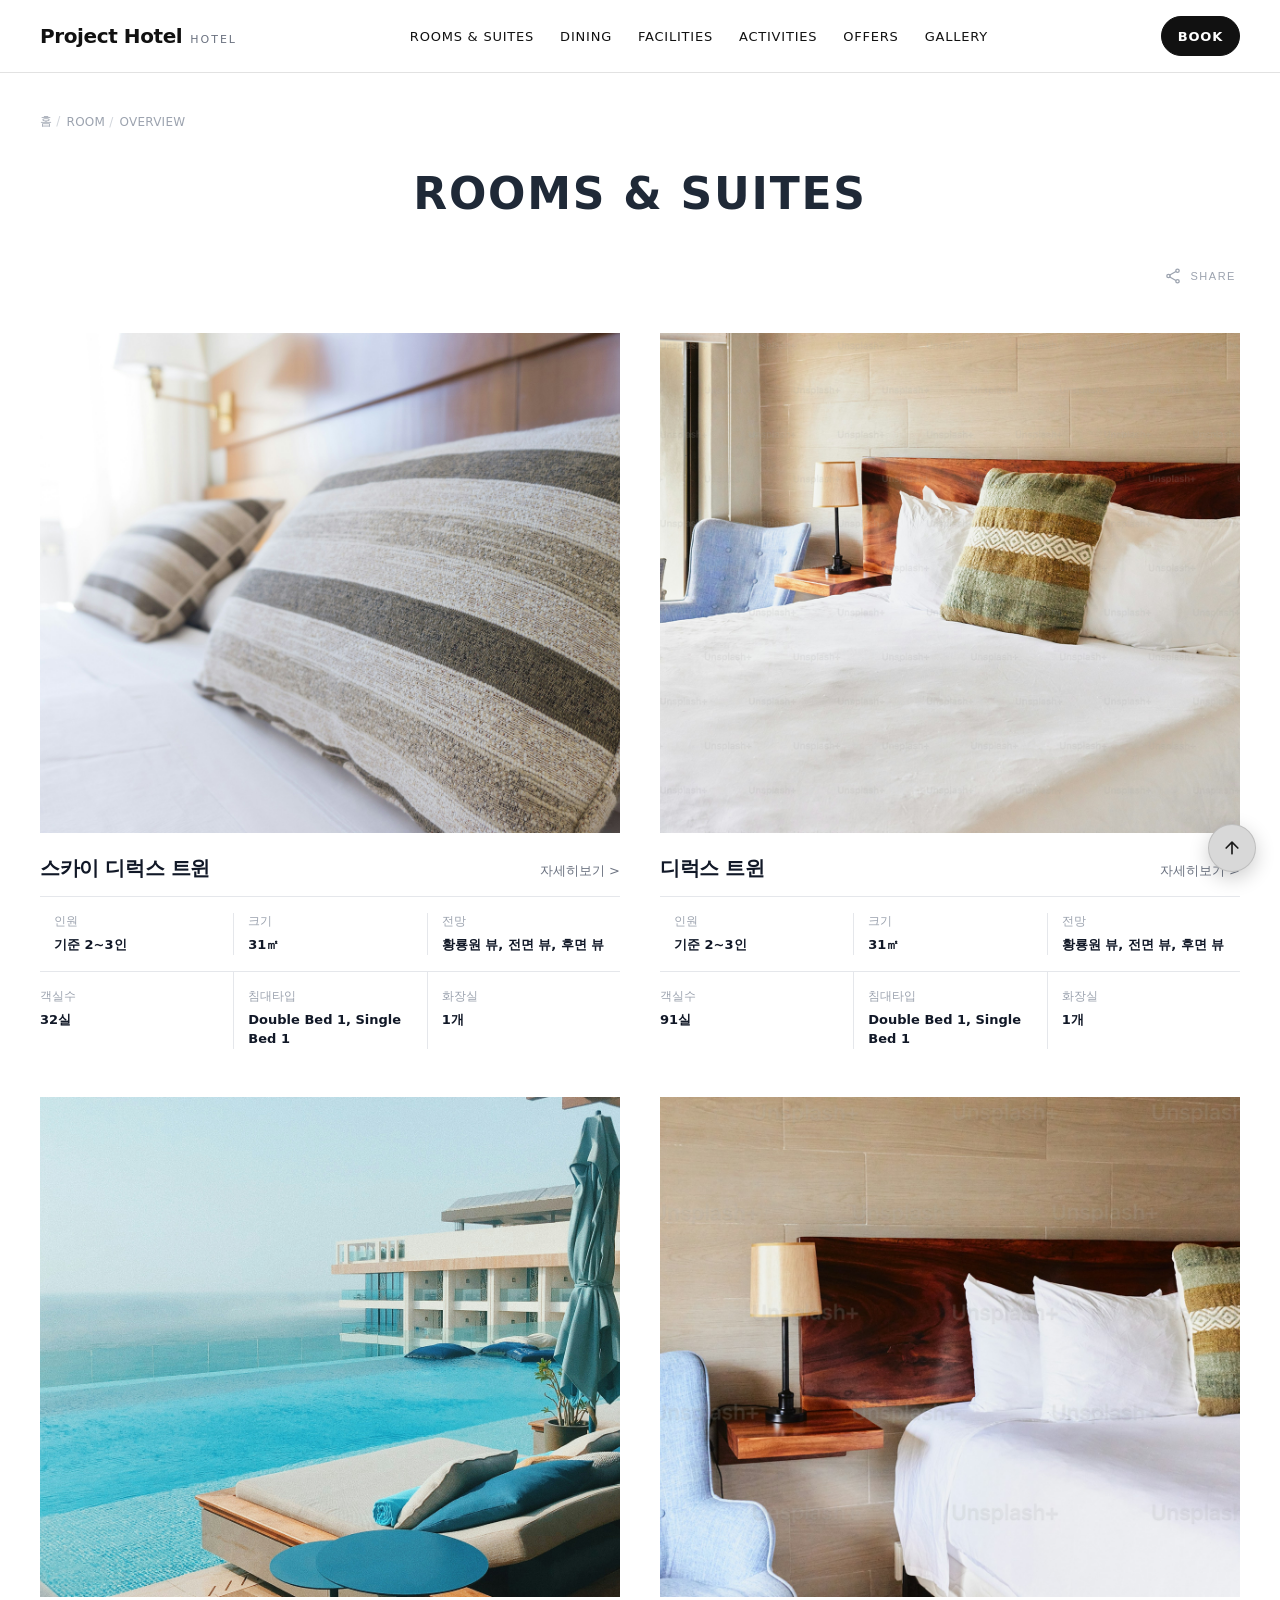
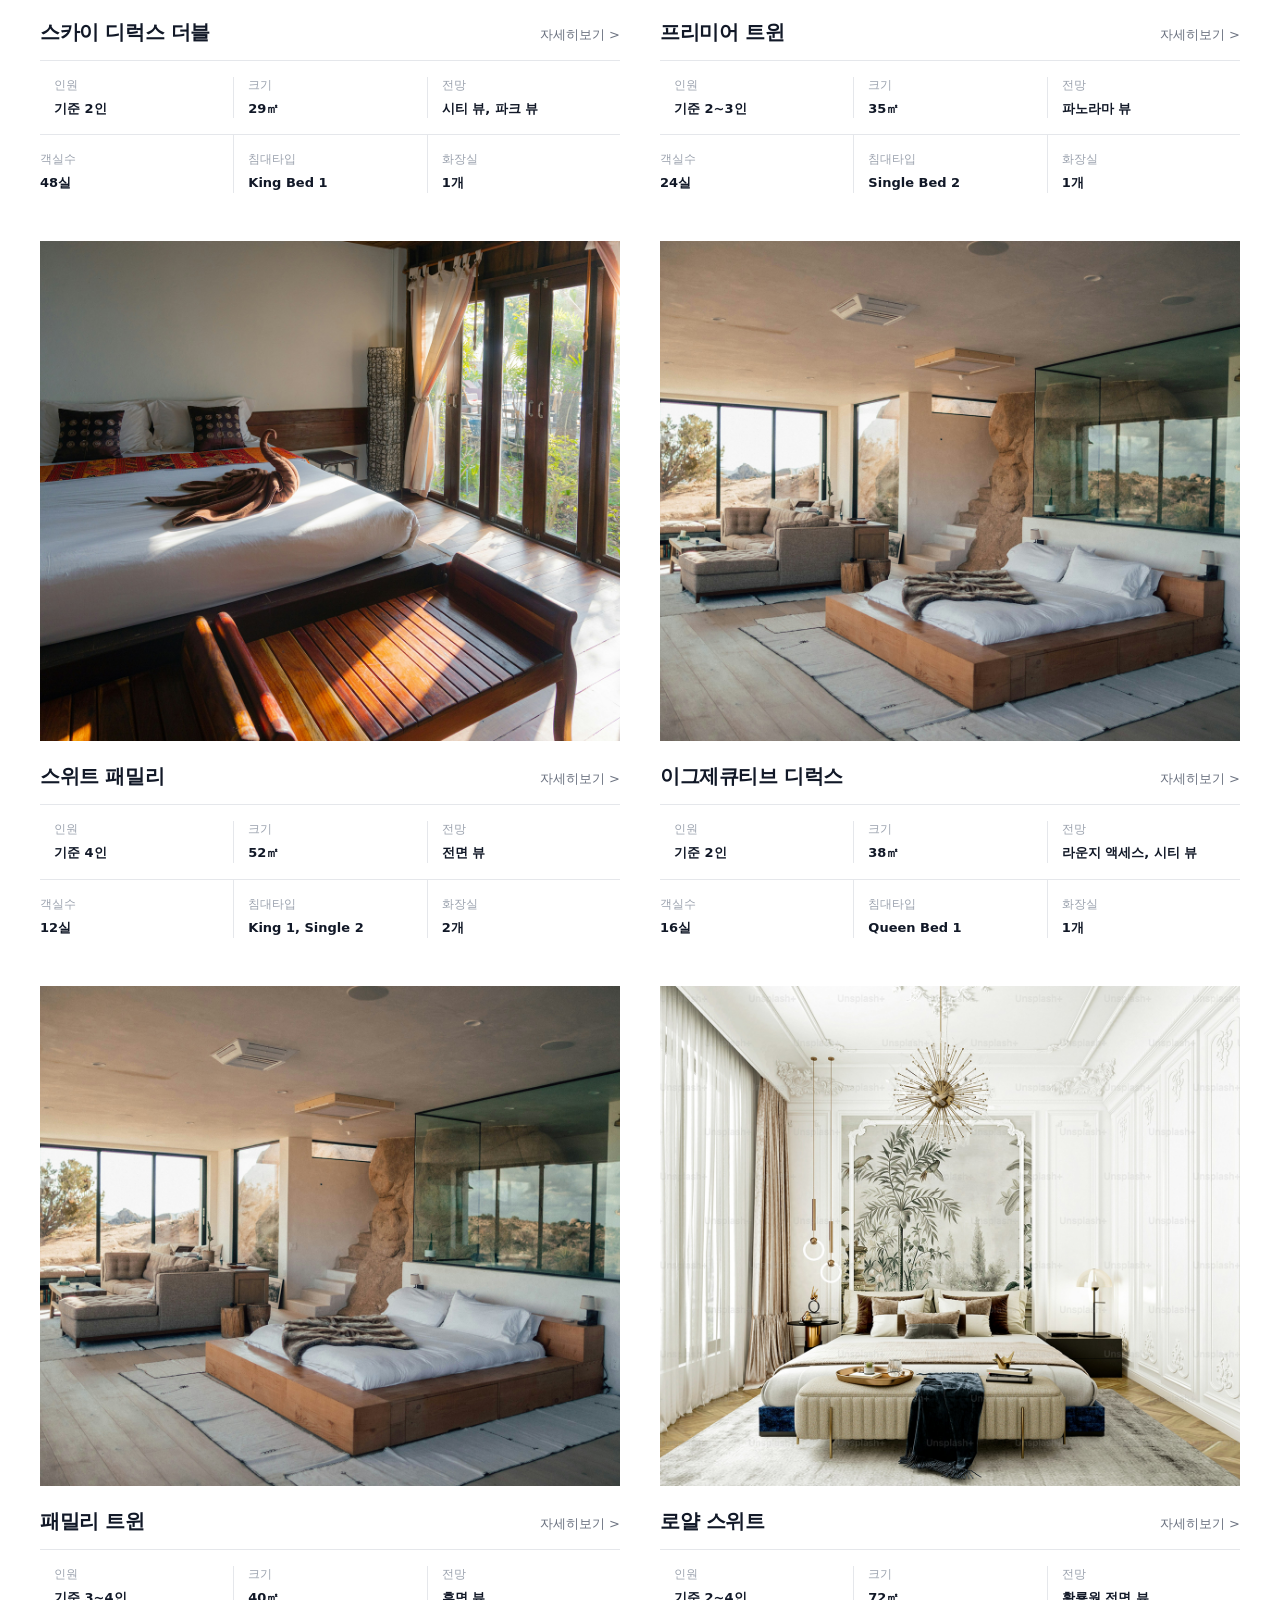
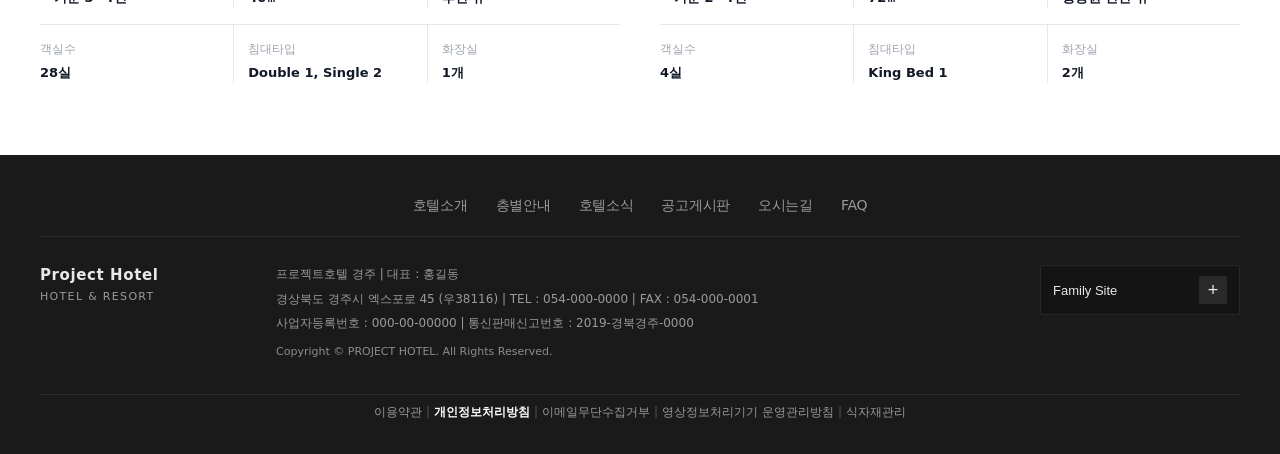
==== commit cd505fe7: "room img done" ====
--- a/sub01.html
+++ b/sub01.html
@@ -77,7 +77,7 @@
                     <li>
                         <article class="room-card">
                             <a class="room-card__media" href="#">
-                                <img src="./img/bg02_01.png" width="800" height="500" alt="스카이 디럭스 트윈 객실" />
+                                <img src="./img/room_01.png" width="800" height="500" alt="스카이 디럭스 트윈 객실" />
                             </a>
                             <div class="room-card__head">
                                 <h2 class="room-card__title">스카이 디럭스 트윈</h2>
@@ -97,7 +97,7 @@
                     <li>
                         <article class="room-card">
                             <a class="room-card__media" href="#">
-                                <img src="./img/bg02_02.png" width="800" height="500" alt="디럭스 트윈 객실" />
+                                <img src="./img/room_02.png" width="800" height="500" alt="디럭스 트윈 객실" />
                             </a>
                             <div class="room-card__head">
                                 <h2 class="room-card__title">디럭스 트윈</h2>
@@ -117,7 +117,7 @@
                     <li>
                         <article class="room-card">
                             <a class="room-card__media" href="#">
-                                <img src="./img/bg02_03.png" width="800" height="500" alt="스카이 디럭스 더블 객실" />
+                                <img src="./img/room_03.png" width="800" height="500" alt="스카이 디럭스 더블 객실" />
                             </a>
                             <div class="room-card__head">
                                 <h2 class="room-card__title">스카이 디럭스 더블</h2>
@@ -137,7 +137,7 @@
                     <li>
                         <article class="room-card">
                             <a class="room-card__media" href="#">
-                                <img src="./img/bg02_04.png" width="800" height="500" alt="프리미어 트윈 객실" />
+                                <img src="./img/room_04.png" width="800" height="500" alt="프리미어 트윈 객실" />
                             </a>
                             <div class="room-card__head">
                                 <h2 class="room-card__title">프리미어 트윈</h2>
@@ -157,7 +157,7 @@
                     <li>
                         <article class="room-card">
                             <a class="room-card__media" href="#">
-                                <img src="./img/bg02_05.png" width="800" height="500" alt="스위트 패밀리 객실" />
+                                <img src="./img/room_05.png" width="800" height="500" alt="스위트 패밀리 객실" />
                             </a>
                             <div class="room-card__head">
                                 <h2 class="room-card__title">스위트 패밀리</h2>
@@ -177,7 +177,7 @@
                     <li>
                         <article class="room-card">
                             <a class="room-card__media" href="#">
-                                <img src="./img/bg02_01.png" width="800" height="500" alt="이그제큐티브 디럭스 객실" />
+                                <img src="./img/room_06.png" width="800" height="500" alt="이그제큐티브 디럭스 객실" />
                             </a>
                             <div class="room-card__head">
                                 <h2 class="room-card__title">이그제큐티브 디럭스</h2>
@@ -197,7 +197,7 @@
                     <li>
                         <article class="room-card">
                             <a class="room-card__media" href="#">
-                                <img src="./img/bg02_02.png" width="800" height="500" alt="패밀리 트윈 객실" />
+                                <img src="./img/room_07.png" width="800" height="500" alt="패밀리 트윈 객실" />
                             </a>
                             <div class="room-card__head">
                                 <h2 class="room-card__title">패밀리 트윈</h2>
@@ -217,7 +217,7 @@
                     <li>
                         <article class="room-card">
                             <a class="room-card__media" href="#">
-                                <img src="./img/bg02_03.png" width="800" height="500" alt="로얄 스위트 객실" />
+                                <img src="./img/room_08.png" width="800" height="500" alt="로얄 스위트 객실" />
                             </a>
                             <div class="room-card__head">
                                 <h2 class="room-card__title">로얄 스위트</h2>
